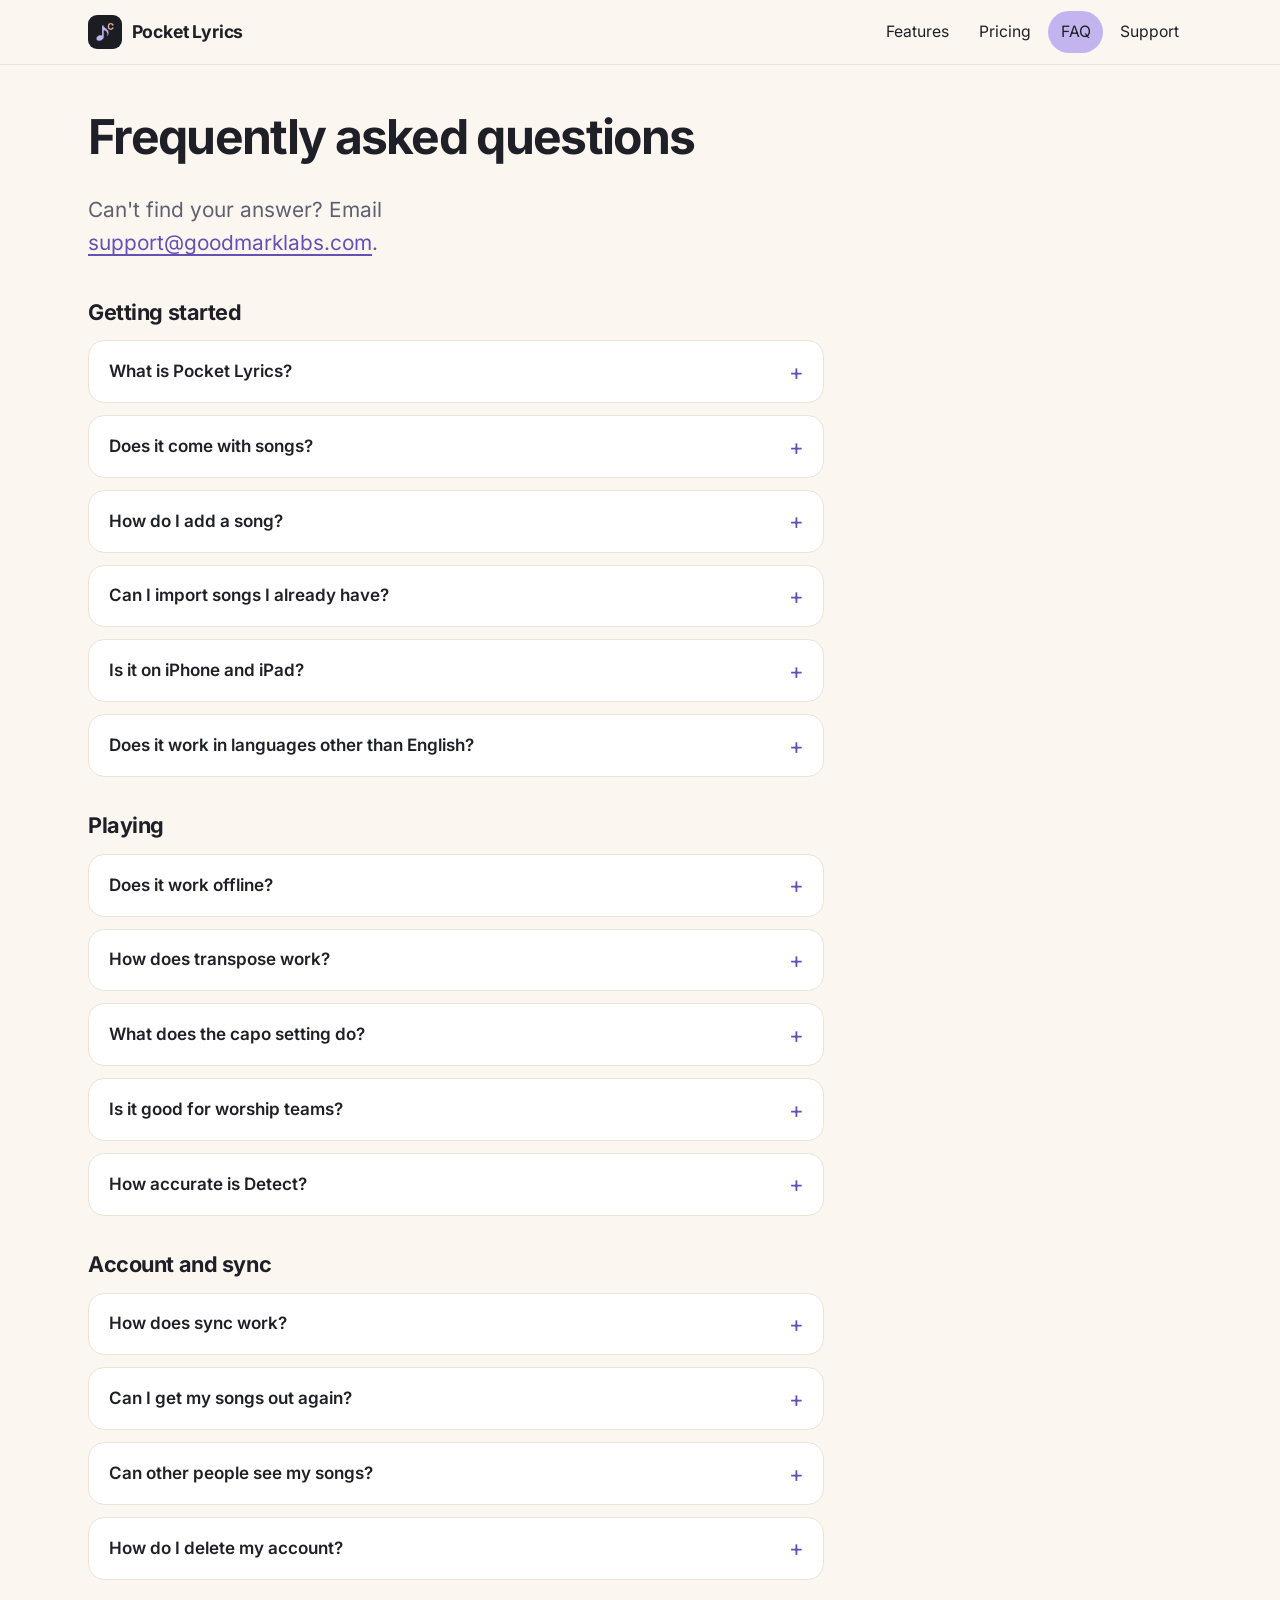
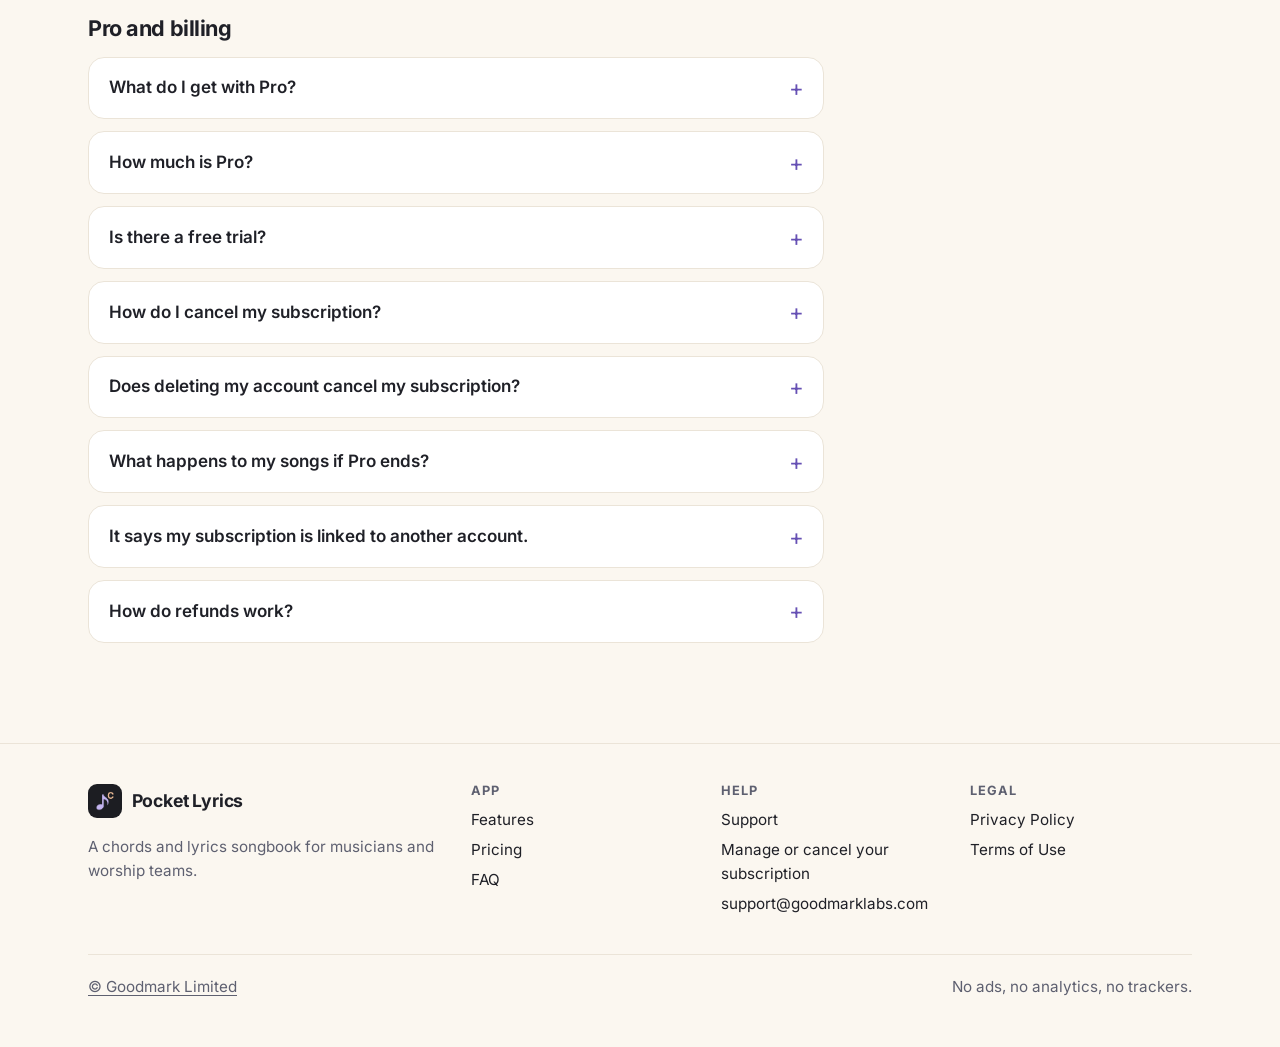
==== faq/index.html @ 9a87e642 "Share image leads with detecting the key of a song New og-key.png (1200x630): "Know the key of any s" ====
<!doctype html>
<html lang="en-NZ">
<head>
  <meta charset="utf-8">
  <meta name="viewport" content="width=device-width, initial-scale=1">
  <title>FAQ – chords and lyrics app questions | Pocket Lyrics</title>
  <meta name="description" content="Answers about Pocket Lyrics: adding and importing songs, transpose chords and capo, set lists for worship teams, offline use, sync, Pro pricing, the free trial and cancelling.">
  <link rel="canonical" href="https://pocketlyrics.app/faq/">
  <meta name="color-scheme" content="light dark">
  <meta name="theme-color" content="#FBF7F0" media="(prefers-color-scheme: light)">
  <meta name="theme-color" content="#1B1916" media="(prefers-color-scheme: dark)">
  <meta property="og:type" content="website">
  <meta property="og:site_name" content="Pocket Lyrics">
  <meta property="og:title" content="FAQ – chords and lyrics app questions | Pocket Lyrics">
  <meta property="og:description" content="Answers about Pocket Lyrics: adding and importing songs, transpose chords and capo, set lists for worship teams, offline use, sync, Pro pricing, the free trial and cancelling.">
  <meta property="og:url" content="https://pocketlyrics.app/faq/">
  <meta property="og:image" content="https://pocketlyrics.app/assets/og-key.png">
  <meta property="og:image:width" content="1200">
  <meta property="og:image:height" content="630">
  <meta property="og:image:alt" content="Pocket Lyrics: Know the key of any song. The Detect screen showing Key of E♭m, in front of the Amazing Grace song screen.">
  <meta name="apple-itunes-app" content="app-id=6832144730">
  <meta name="twitter:card" content="summary_large_image">
  <meta name="twitter:title" content="FAQ – chords and lyrics app questions | Pocket Lyrics">
  <meta name="twitter:description" content="Answers about Pocket Lyrics: adding and importing songs, transpose chords and capo, set lists for worship teams, offline use, sync, Pro pricing, the free trial and cancelling.">
  <meta name="twitter:image" content="https://pocketlyrics.app/assets/og-key.png">
  <meta name="twitter:image:alt" content="Pocket Lyrics: Know the key of any song. The Detect screen showing Key of E♭m, in front of the Amazing Grace song screen.">
  <link rel="icon" href="/favicon.ico" sizes="48x48">
  <link rel="icon" href="/assets/icons/icon-192.png" type="image/png" sizes="192x192">
  <link rel="apple-touch-icon" href="/assets/icons/icon-180.png">
  <link rel="manifest" href="/manifest.webmanifest">
  <link rel="preload" href="/assets/fonts/Inter-400Regular.woff2" as="font" type="font/woff2" crossorigin>
  <link rel="preload" href="/assets/fonts/Inter-700Bold.woff2" as="font" type="font/woff2" crossorigin>
  <link rel="stylesheet" href="/assets/site.css?v=20261124c">
  <script type="application/ld+json">{"@context":"https://schema.org","@type":"FAQPage","mainEntity":[{"@type":"Question","name":"What is Pocket Lyrics?","acceptedAnswer":{"@type":"Answer","text":"A chords and lyrics songbook for your phone and tablet. You add the songs you play, with the chords above the words, and read them on stage. It also has set lists, transpose and capo, auto-scroll, chord detection, a chords library and a tuner."}},{"@type":"Question","name":"Does it come with songs?","acceptedAnswer":{"@type":"Answer","text":"No. Pocket Lyrics never downloads lyrics or chords from the internet. You type or paste in your own songs, or import files you already have."}},{"@type":"Question","name":"How do I add a song?","acceptedAnswer":{"@type":"Answer","text":"Tap + on the Songs tab, then type or paste your song with each chord line directly above its lyric line, like a chord sheet. Pocket Lyrics keeps the chords lined up with the words."}},{"@type":"Question","name":"Can I import songs I already have?","acceptedAnswer":{"@type":"Answer","text":"Yes. Pocket Lyrics imports ChordPro (.cho) files and plain text files with chords written above the lyrics. Go to Settings > Import & export."}},{"@type":"Question","name":"Is it on iPhone and iPad?","acceptedAnswer":{"@type":"Answer","text":"Yes. Pocket Lyrics is on the App Store for iPhone and iPad, and on Google Play for Android."}},{"@type":"Question","name":"Does it work in languages other than English?","acceptedAnswer":{"@type":"Answer","text":"Yes. Songs can be in any language and script, and chords are placed so they never split a character."}},{"@type":"Question","name":"Does it work offline?","acceptedAnswer":{"@type":"Answer","text":"Yes. Each device keeps a copy of your songbook, so you can open songs, read charts and edit with no connection. Anything you change is synced when you are back online. The tuner and chord detection also run entirely on the device."}},{"@type":"Question","name":"How does transpose work?","acceptedAnswer":{"@type":"Answer","text":"Use − and + on the reading screen to move the song to a new key. It only changes what you see, so the original stays safe. Tap Save in this key if you want to keep the new key."}},{"@type":"Question","name":"What does the capo setting do?","acceptedAnswer":{"@type":"Answer","text":"Set a capo and the chords show the shapes to hold, while the song still sounds in its key. Suggest capo finds the easiest open-chord shapes for the song."}},{"@type":"Question","name":"Is it good for worship teams?","acceptedAnswer":{"@type":"Answer","text":"Yes. Build a set list for each service in playing order, choose a key for each song without changing the song itself, and share the set as a PDF (Pro) or ChordPro file with the band."}},{"@type":"Question","name":"How accurate is Detect?","acceptedAnswer":{"@type":"Answer","text":"Detect is a helpful starting point, not a replacement for your ears. It works best when the instruments are easy to hear and can be wrong with busy music or in a noisy room. Sound is processed on your phone and never recorded or uploaded."}},{"@type":"Question","name":"How does sync work?","acceptedAnswer":{"@type":"Answer","text":"Your songs and sets are saved to your account, so signing in on another phone or tablet brings them across. Changes you make on one device appear on the others when they next connect."}},{"@type":"Question","name":"Can I get my songs out again?","acceptedAnswer":{"@type":"Answer","text":"At any time. Settings > Import & export > Export all songs gives you a ChordPro file containing your whole library, which you can open in any text editor or import into another app."}},{"@type":"Question","name":"Can other people see my songs?","acceptedAnswer":{"@type":"Answer","text":"No. Your songs and sets are private to your account. There are no ads, analytics or trackers. The Privacy Policy has the full picture."}},{"@type":"Question","name":"How do I delete my account?","acceptedAnswer":{"@type":"Answer","text":"In the app: Settings > Delete account. This permanently removes your account, songs and sets. If you cannot open the app, email support@goodmarklabs.com from your account’s email address. Full instructions are on the delete account page."}},{"@type":"Question","name":"What do I get with Pro?","acceptedAnswer":{"@type":"Answer","text":"Unlimited songs, Detect, chord charts (the Chords library and chord diagrams in your songs) and PDF export. Everything else, including set lists, transpose, capo, auto-scroll and the tuner, is free. See Pricing."}},{"@type":"Question","name":"How much is Pro?","acceptedAnswer":{"@type":"Answer","text":"US$2.99 a month or US$19.99 a year, with a 3-day free trial for new subscribers. Prices may vary by country and are shown in your local currency in the App Store and Google Play."}},{"@type":"Question","name":"Is there a free trial?","acceptedAnswer":{"@type":"Answer","text":"Yes. New subscribers get a 3-day free trial. If you don’t cancel before it ends, the subscription starts and the store charges you. The store decides who qualifies, normally once per store account."}},{"@type":"Question","name":"How do I cancel my subscription?","acceptedAnswer":{"@type":"Answer","text":"In Google Play or your Apple ID settings, or from the app at Settings > Manage subscription. Cancelling stops future charges, and Pro stays until the end of the period you’ve paid for. Step-by-step: Manage or cancel your subscription."}},{"@type":"Question","name":"Does deleting my account cancel my subscription?","acceptedAnswer":{"@type":"Answer","text":"No. The subscription belongs to your App Store or Google Play account, so cancel it there first, or you will keep being charged."}},{"@type":"Question","name":"What happens to my songs if Pro ends?","acceptedAnswer":{"@type":"Answer","text":"Nothing is deleted or hidden. You can still read, play and export every song. While you have more than 10 songs you can’t add new ones, and the Pro tools lock until you subscribe again."}},{"@type":"Question","name":"It says my subscription is linked to another account.","acceptedAnswer":{"@type":"Answer","text":"Pro stays with the Pocket Lyrics account you subscribed on. Sign in with that account, or email support@goodmarklabs.com from the account you are using now and we will move it for you."}},{"@type":"Question","name":"How do refunds work?","acceptedAnswer":{"@type":"Answer","text":"Payments go through Google Play or the App Store, so refunds are handled by them under their own policies."}}]}</script>
</head>
<body>
  <a class="skip-link" href="#main">Skip to content</a>
  <header class="site-header">
    <div class="wrap">
      <a class="brand" href="/"><img src="/assets/icons/icon-192.png" alt="" width="34" height="34">Pocket Lyrics</a>
      <nav class="site-nav" aria-label="Main"><ul><li><a href="/features/">Features</a></li><li><a href="/pricing/">Pricing</a></li><li><a href="/faq/" aria-current="page">FAQ</a></li><li><a href="/support/">Support</a></li></ul></nav>
      <details class="menu"><summary aria-label="Menu">Menu</summary><nav aria-label="Main (small screens)"><ul><li><a href="/">Home</a></li><li><a href="/features/">Features</a></li><li><a href="/pricing/">Pricing</a></li><li><a href="/faq/" aria-current="page">FAQ</a></li><li><a href="/support/">Support</a></li></ul></nav></details>
    </div>
  </header>
  <main id="main">
    <div class="page-head">
      <div class="wrap">
        <h1>Frequently asked questions</h1>
        <p class="lede">Can't find your answer? Email <a href="mailto:support@goodmarklabs.com">support@goodmarklabs.com</a>.</p>
      </div>
    </div>
    <section class="section" style="padding-top:1rem" aria-label="Questions">
      <div class="wrap">
        <div class="faq">
          <h2>Getting started</h2>
          <details><summary>What is Pocket Lyrics?</summary><div><p>A chords and lyrics songbook for your phone and tablet. You add the songs you play, with the chords above the words, and read them on stage. It also has set lists, transpose and capo, auto-scroll, chord detection, a chords library and a tuner.</p></div></details>
          <details><summary>Does it come with songs?</summary><div><p>No. Pocket Lyrics never downloads lyrics or chords from the internet. You type or paste in your own songs, or import files you already have.</p></div></details>
          <details><summary>How do I add a song?</summary><div><p>Tap + on the Songs tab, then type or paste your song with each chord line directly above its lyric line, like a chord sheet. Pocket Lyrics keeps the chords lined up with the words.</p></div></details>
          <details><summary>Can I import songs I already have?</summary><div><p>Yes. Pocket Lyrics imports ChordPro (.cho) files and plain text files with chords written above the lyrics. Go to Settings &gt; Import &amp; export.</p></div></details>
          <details><summary>Is it on iPhone and iPad?</summary><div><p>Yes. Pocket Lyrics is on the <a href="https://apps.apple.com/app/id6832144730">App Store</a> for iPhone and iPad, and on <a href="https://play.google.com/store/apps/details?id=com.goodmark.pocketlyrics">Google Play</a> for Android.</p></div></details>
          <details><summary>Does it work in languages other than English?</summary><div><p>Yes. Songs can be in any language and script, and chords are placed so they never split a character.</p></div></details>
          <h2>Playing</h2>
          <details><summary>Does it work offline?</summary><div><p>Yes. Each device keeps a copy of your songbook, so you can open songs, read charts and edit with no connection. Anything you change is synced when you are back online. The tuner and chord detection also run entirely on the device.</p></div></details>
          <details><summary>How does transpose work?</summary><div><p>Use − and + on the reading screen to move the song to a new key. It only changes what you see, so the original stays safe. Tap <em>Save in this key</em> if you want to keep the new key.</p></div></details>
          <details><summary>What does the capo setting do?</summary><div><p>Set a capo and the chords show the shapes to hold, while the song still sounds in its key. <em>Suggest capo</em> finds the easiest open-chord shapes for the song.</p></div></details>
          <details><summary>Is it good for worship teams?</summary><div><p>Yes. Build a set list for each service in playing order, choose a key for each song without changing the song itself, and share the set as a PDF (Pro) or ChordPro file with the band.</p></div></details>
          <details><summary>How accurate is Detect?</summary><div><p>Detect is a helpful starting point, not a replacement for your ears. It works best when the instruments are easy to hear and can be wrong with busy music or in a noisy room. Sound is processed on your phone and never recorded or uploaded.</p></div></details>
          <h2>Account and sync</h2>
          <details><summary>How does sync work?</summary><div><p>Your songs and sets are saved to your account, so signing in on another phone or tablet brings them across. Changes you make on one device appear on the others when they next connect.</p></div></details>
          <details><summary>Can I get my songs out again?</summary><div><p>At any time. Settings &gt; Import &amp; export &gt; Export all songs gives you a ChordPro file containing your whole library, which you can open in any text editor or import into another app.</p></div></details>
          <details><summary>Can other people see my songs?</summary><div><p>No. Your songs and sets are private to your account. There are no ads, analytics or trackers. The <a href="/privacy/">Privacy Policy</a> has the full picture.</p></div></details>
          <details><summary>How do I delete my account?</summary><div><p>In the app: Settings &gt; Delete account. This permanently removes your account, songs and sets. If you cannot open the app, email <a href="mailto:support@goodmarklabs.com">support@goodmarklabs.com</a> from your account’s email address. Full instructions are on the <a href="https://goodmarklabs.com/pocket-lyrics/delete-account/">delete account page</a>.</p></div></details>
          <h2>Pro and billing</h2>
          <details><summary>What do I get with Pro?</summary><div><p>Unlimited songs, Detect, chord charts (the Chords library and chord diagrams in your songs) and PDF export. Everything else, including set lists, transpose, capo, auto-scroll and the tuner, is free. See <a href="/pricing/">Pricing</a>.</p></div></details>
          <details><summary>How much is Pro?</summary><div><p>US$2.99 a month or US$19.99 a year, with a 3-day free trial for new subscribers. Prices may vary by country and are shown in your local currency in the App Store and Google Play.</p></div></details>
          <details><summary>Is there a free trial?</summary><div><p>Yes. New subscribers get a 3-day free trial. If you don’t cancel before it ends, the subscription starts and the store charges you. The store decides who qualifies, normally once per store account.</p></div></details>
          <details><summary>How do I cancel my subscription?</summary><div><p>In Google Play or your Apple ID settings, or from the app at Settings &gt; Manage subscription. Cancelling stops future charges, and Pro stays until the end of the period you’ve paid for. Step-by-step: <a href="/manage-subscription/">Manage or cancel your subscription</a>.</p></div></details>
          <details><summary>Does deleting my account cancel my subscription?</summary><div><p>No. The subscription belongs to your App Store or Google Play account, so cancel it there first, or you will keep being charged.</p></div></details>
          <details><summary>What happens to my songs if Pro ends?</summary><div><p>Nothing is deleted or hidden. You can still read, play and export every song. While you have more than 10 songs you can’t add new ones, and the Pro tools lock until you subscribe again.</p></div></details>
          <details><summary>It says my subscription is linked to another account.</summary><div><p>Pro stays with the Pocket Lyrics account you subscribed on. Sign in with that account, or email <a href="mailto:support@goodmarklabs.com?subject=Pro%20linked%20to%20another%20account">support@goodmarklabs.com</a> from the account you are using now and we will move it for you.</p></div></details>
          <details><summary>How do refunds work?</summary><div><p>Payments go through Google Play or the App Store, so refunds are handled by them under their own policies.</p></div></details>
        </div>
      </div>
    </section>
  </main>
  <footer class="site-footer">
    <div class="wrap">
      <div class="footer-grid">
        <div class="footer-brand">
          <a class="brand" href="/"><img src="/assets/icons/icon-192.png" alt="" width="34" height="34">Pocket Lyrics</a>
          <p>A chords and lyrics songbook for musicians and worship teams.</p>
        </div>
        <div>
          <h2>App</h2>
          <ul>
            <li><a href="/features/">Features</a></li>
            <li><a href="/pricing/">Pricing</a></li>
            <li><a href="/faq/">FAQ</a></li>
          </ul>
        </div>
        <div>
          <h2>Help</h2>
          <ul>
            <li><a href="/support/">Support</a></li>
            <li><a href="/manage-subscription/">Manage or cancel your subscription</a></li>
            <li><a href="mailto:support@goodmarklabs.com">support@goodmarklabs.com</a></li>
          </ul>
        </div>
        <div>
          <h2>Legal</h2>
          <ul>
            <li><a href="/privacy/">Privacy Policy</a></li>
            <li><a href="/terms/">Terms of Use</a></li>
          </ul>
        </div>
      </div>
      <div class="footer-bottom">
        <p><a href="https://goodmarklabs.com">&copy; Goodmark Limited</a></p>
        <p>No ads, no analytics, no trackers.</p>
      </div>
    </div>
  </footer>
</body>
</html>
---- assets/site.css ----
/* Pocket Lyrics website. Colours match the app's light theme (src/theme/palette.ts), with a warm
   dark theme for browsers set to dark. Declaring both schemes (here and in the page's
   color-scheme meta) stops Chrome and Samsung Internet applying their own forced darkening,
   which dims the app screenshots and turns the cream strip above them dark. */
@font-face { font-family: "Inter"; font-weight: 400; font-style: normal; font-display: swap; src: url("/assets/fonts/Inter-400Regular.woff2") format("woff2"); }
@font-face { font-family: "Inter"; font-weight: 600; font-style: normal; font-display: swap; src: url("/assets/fonts/Inter-600SemiBold.woff2") format("woff2"); }
@font-face { font-family: "Inter"; font-weight: 700; font-style: normal; font-display: swap; src: url("/assets/fonts/Inter-700Bold.woff2") format("woff2"); }

:root {
  --bg: #FBF7F0;          /* app background (cream) */
  --raised: #F3EDE3;
  --card: #FFFFFF;
  --border: #EBE4D8;
  --text: #1F2027;
  --muted: #5E6070;
  --accent: #C3B4F0;      /* lavender fill */
  --accent-ink: #6650B4;  /* lavender text on cream */
  --accent-soft: #EEE8FB;
  --chord: #A2561F;       /* the app's chord colour */
  --mint: #93DDBE;
  --peach: #FBC59C;
  --sky: #98CAF2;
  --on-accent: #1F2027;   /* text on lavender, mint and peach fills, in both themes */
  --header-bg: rgba(251, 247, 240, 0.92);
  --accent-hover: #B6A4EC;
  --shadow: rgba(31, 32, 39, 0.12);
  --frame-edge: #3A3D47;
  --cta-bg: #1F2027;
  --cta-text: #F5F1EA;
  --cta-muted: #C9C7D0;
  /* The app screenshots are of the app's light theme, so the strip above them stays cream. */
  --screen: #FBF7F0;
  --radius: 20px;
  --wrap: 72rem;
  --gutter: 1rem;
  color-scheme: light dark;
}
@media (prefers-color-scheme: dark) {
  :root {
    --bg: #1B1916;          /* warm near-black */
    --raised: #24211D;
    --card: #2A2622;
    --border: #3A3530;
    --text: #F5F1EA;
    --muted: #B3ACA2;
    --accent: #C3B4F0;
    --accent-ink: #C9BCF7;  /* lavender text on the dark background */
    --accent-soft: #332C44;
    --chord: #F0A86A;
    --header-bg: rgba(27, 25, 22, 0.92);
    --accent-hover: #D2C6F5;
    --shadow: rgba(0, 0, 0, 0.45);
    --frame-edge: #4A4D57;
    --cta-bg: #2C2638;
    --cta-text: #F5F1EA;
    --cta-muted: #C9C2D6;
  }
}
/* App screenshots and store badges are always shown as they are: never filtered or dimmed. */
.phone img, .store-badge img { filter: none; opacity: 1; mix-blend-mode: normal; }

*, *::before, *::after { box-sizing: border-box; }
html { -webkit-text-size-adjust: 100%; text-size-adjust: 100%; }
body {
  margin: 0;
  background: var(--bg);
  color: var(--text);
  font-family: "Inter", system-ui, -apple-system, "Segoe UI", Roboto, sans-serif;
  font-size: 1.0625rem;
  line-height: 1.6;
  -webkit-font-smoothing: antialiased;
  overflow-x: hidden;
}
img { max-width: 100%; height: auto; display: block; }
a { color: var(--accent-ink); text-underline-offset: 0.18em; }
a:hover { text-decoration-thickness: 2px; }
:focus-visible { outline: 3px solid var(--accent-ink); outline-offset: 3px; border-radius: 6px; }
h1, h2, h3 { line-height: 1.15; letter-spacing: -0.02em; margin: 0 0 0.6em; }
h1 { font-size: clamp(2.1rem, 6.5vw, 3.6rem); font-weight: 700; letter-spacing: -0.035em; }
h2 { font-size: clamp(1.6rem, 4.2vw, 2.35rem); font-weight: 700; }
h3 { font-size: 1.2rem; font-weight: 600; }
p { margin: 0 0 1em; }
.wrap { width: 100%; max-width: var(--wrap); margin: 0 auto; padding: 0 var(--gutter); }
@media (min-width: 40rem) { :root { --gutter: 1.5rem; } }

.skip-link { position: absolute; left: -999px; top: 0.5rem; background: var(--card); padding: 0.5rem 1rem; border-radius: 999px; z-index: 10; }
.skip-link:focus { left: 0.5rem; }

/* Header */
.site-header { position: sticky; top: 0; z-index: 5; background: var(--header-bg); backdrop-filter: saturate(1.4) blur(10px); -webkit-backdrop-filter: saturate(1.4) blur(10px); border-bottom: 1px solid var(--border); }
.site-header .wrap { display: flex; align-items: center; gap: 1rem; min-height: 4rem; }
.brand { display: inline-flex; align-items: center; gap: 0.6rem; font-weight: 700; font-size: 1.1rem; color: var(--text); text-decoration: none; letter-spacing: -0.01em; }
.brand img { width: 34px; height: 34px; border-radius: 9px; }
.site-nav { margin-left: auto; }
.site-nav ul { list-style: none; margin: 0; padding: 0; display: flex; gap: 0.25rem; }
.site-nav a { display: block; padding: 0.5rem 0.8rem; border-radius: 999px; color: var(--text); text-decoration: none; font-weight: 500; font-size: 0.98rem; }
.site-nav a:hover { background: var(--raised); }
.site-nav a[aria-current="page"] { background: var(--accent); color: var(--on-accent); }
.menu { display: none; margin-left: auto; position: relative; }
.menu summary { color: var(--text); list-style: none; cursor: pointer; padding: 0.55rem 0.9rem; border-radius: 999px; background: var(--card); border: 1px solid var(--border); font-weight: 600; font-size: 0.95rem; }
.menu summary::-webkit-details-marker { display: none; }
.menu[open] summary { background: var(--accent); border-color: var(--accent); color: var(--on-accent); }
.menu ul { position: absolute; right: 0; top: calc(100% + 0.5rem); list-style: none; margin: 0; padding: 0.5rem; background: var(--card); border: 1px solid var(--border); border-radius: 18px; box-shadow: 0 12px 40px var(--shadow); min-width: 13rem; }
.menu li a { display: block; padding: 0.7rem 0.9rem; border-radius: 12px; color: var(--text); text-decoration: none; font-weight: 500; }
.menu li a:hover, .menu li a[aria-current="page"] { background: var(--raised); }
@media (max-width: 47.99rem) {
  .site-nav { display: none; }
  .menu { display: block; }
}

/* Buttons and badges */
.btn { display: inline-flex; align-items: center; justify-content: center; gap: 0.5rem; min-height: 3rem; padding: 0.7rem 1.4rem; border-radius: 999px; font-weight: 600; font-size: 1rem; text-decoration: none; border: 1px solid transparent; }
.btn-primary { background: var(--accent); color: var(--on-accent); }
.btn-primary:hover { background: var(--accent-hover); }
.btn-ghost { background: var(--card); color: var(--text); border-color: var(--border); }
.btn-ghost:hover { background: var(--raised); }
.store-row { display: flex; flex-wrap: wrap; align-items: center; gap: 0.75rem; }
.store-badge { display: inline-block; line-height: 0; border-radius: 10px; }
.store-badge img { height: 56px; width: auto; }
/* Apple's badge has no built-in margin; Google's PNG has 41/250 of its height. This makes the visible badges the same height. */
.store-badge img.badge-apple { height: 38px; margin: 9px 0; }
.pill { display: inline-block; padding: 0.15rem 0.6rem; border-radius: 999px; background: var(--accent); color: var(--on-accent); font-size: 0.78rem; font-weight: 700; letter-spacing: 0.02em; vertical-align: 0.15em; }
.pill-free { background: var(--mint); }

/* Phone frame around real app screenshots */
.phone { position: relative; width: 100%; max-width: 300px; margin: 0 auto; padding: 9px; border-radius: 46px; background: #1F2027; box-shadow: 0 1px 0 1px var(--frame-edge) inset, 0 30px 60px -20px rgba(31, 32, 39, 0.35), 0 12px 24px -12px rgba(31, 32, 39, 0.25); }
.phone::before { content: ""; position: absolute; top: calc(9px + 2.6%); left: 50%; width: 28%; height: 0; padding-top: 7.2%; transform: translateX(-50%); border-radius: 999px; background: #1F2027; z-index: 1; }
/* The screenshots have no status bar, so a cream strip above each one holds the camera notch. */
.phone picture { display: block; border-radius: 37px; overflow: hidden; background: var(--screen); padding-top: 12%; }
.phone img { width: 100%; height: auto; } /* shape comes from each image's width and height */
.phone-sm { max-width: 240px; padding: 7px; border-radius: 38px; }
.phone-sm::before { top: calc(7px + 2.6%); }
.phone-sm picture { border-radius: 31px; }

/* Hero */
.hero h1 span { color: var(--accent-ink); }
.lede { font-size: clamp(1.1rem, 2.6vw, 1.3rem); color: var(--muted); max-width: 36rem; }
.hero-note { color: var(--muted); font-size: 0.95rem; margin: 0; }
.hero-grid { display: grid; }
.hero-head { grid-area: head; }
.hero .lede { grid-area: lede; }
.hero-badges { grid-area: badges; }
.hero-note { grid-area: note; }
.hero-phones { grid-area: phones; }

/* Phones and tablets: the app on the first screen. Headline, then the song phone with the
   Detect phone peeking out behind it, then the store badges; the paragraph follows below.
   --pw (the song phone's width) shrinks on short screens so all of that fits in one view. */
@media (max-width: 55.99rem) {
  .hero { padding: 1rem 0 2.75rem; overflow: hidden; }
  .hero-grid { grid-template-areas: "head" "phones" "badges" "lede" "note"; }
  .hero .eyebrow { margin-bottom: 0.35rem; }
  .hero h1 { font-size: clamp(1.65rem, 7.5vw, 2.2rem); letter-spacing: -0.03em; margin-bottom: 0; }
  /* Two phones side by side, each about 46% of the screen width, overlapping a little:
     song on the left, Detect on the right, lower and tilted. Sized by width only, so headline,
     phones and the Google Play badge fit in about 390 x 700 (Safari with its bars showing). */
  .hero-phones { --pw: min(46vw, 250px); --overlap: calc(var(--pw) * 0.07);
    display: flex; justify-content: center; align-items: flex-start; margin: 0.9rem 0 1rem; }
  .hero-phones .phone { width: var(--pw); max-width: none; margin: 0; flex: none; padding: 6px; border-radius: 30px; }
  .hero-phones .phone::before { top: calc(6px + 2.6%); }
  .hero-phones .phone picture { border-radius: 24px; }
  .hero-phones .phone:first-child { position: relative; z-index: 1; }
  .hero-phones .phone + .phone { position: relative; z-index: 0; margin-left: calc(var(--overlap) * -1); margin-top: calc(var(--pw) * 0.13); transform: rotate(4deg); }
  .hero .store-row { margin: 0; flex-wrap: nowrap; gap: 0.75rem; }
  /* Google's badge artwork has a clear margin of 41/250 of its height; pull it left so the
     visible badge lines up with the text, and size the pill to the visible badge (38 px). */
  .hero .store-badge { flex: none; }
  .hero .store-badge img { margin: 0 -9px; max-width: none; } /* never squeeze the official artwork */
  .hero .store-badge img.badge-apple { margin: 9px 0; } /* Apple's badge has no built-in margin (for the App Store switch) */
  .hero .lede { font-size: 1.05rem; margin: 1.5rem 0 0.75rem; }
}
@media (min-width: 56rem) {
  .hero { padding: 4rem 0 4.5rem; }
  /* Text in the left column, centred against the phones on the right. */
  .hero-grid { grid-template-columns: 1.05fr 1fr; column-gap: 3rem; align-items: center;
    grid-template-rows: 1fr auto auto auto auto 1fr;
    grid-template-areas: ". phones" "head phones" "lede phones" "badges phones" "note phones" ". phones"; }
  .hero .lede { margin-bottom: 0; } /* grid margins don't collapse; the badges' 1.75rem top margin already spaces them */
  .hero .store-row { margin: 1.75rem 0 1rem; }
  .hero-phones { display: flex; justify-content: center; align-items: flex-end; gap: 0; }
  .hero-phones .phone { max-width: 270px; }
  .hero-phones .phone + .phone { display: block; max-width: 230px; margin-left: -40px; margin-bottom: 40px; transform: rotate(4deg); z-index: 0; }
  .hero-phones .phone:first-child { z-index: 1; transform: rotate(-3deg); }
}

/* Sections */
.section { padding: 3.5rem 0; }
.section-alt { background: var(--raised); }
.section-detect { padding-top: 0; }
.section-detect .showcase { padding-top: 0; }
.section-head { max-width: 42rem; margin-bottom: 2rem; }
.section-head p { color: var(--muted); font-size: 1.1rem; }
.eyebrow { display: inline-block; font-size: 0.8rem; font-weight: 700; letter-spacing: 0.08em; text-transform: uppercase; color: var(--accent-ink); margin-bottom: 0.6rem; }

.grid-cards { list-style: none; margin: 0; padding: 0; display: grid; gap: 1rem; grid-template-columns: 1fr; }
@media (min-width: 36rem) { .grid-cards { grid-template-columns: repeat(2, 1fr); } }
@media (min-width: 60rem) { .grid-cards { grid-template-columns: repeat(3, 1fr); } }
.card { background: var(--card); border: 1px solid var(--border); border-radius: var(--radius); padding: 1.4rem; }
.card h3 { margin-bottom: 0.35rem; display: flex; align-items: center; gap: 0.5rem; flex-wrap: wrap; }
.card p { color: var(--muted); margin: 0; font-size: 1rem; }
.card a.more { display: inline-block; margin-top: 0.8rem; font-weight: 600; font-size: 0.95rem; }
.icon { width: 44px; height: 44px; border-radius: 14px; display: grid; place-items: center; margin-bottom: 0.9rem; background: var(--accent-soft); color: var(--accent-ink); }
.icon svg { width: 24px; height: 24px; }

/* Showcase rows (image + text) */
.showcase { display: grid; gap: 2rem; align-items: center; padding: 2.5rem 0; }
.showcase + .showcase { border-top: 1px solid var(--border); }
.showcase .text { max-width: 34rem; }
.showcase .text p { color: var(--muted); }
.showcase ul.ticks { list-style: none; padding: 0; margin: 1rem 0 0; }
.showcase ul.ticks li { position: relative; padding-left: 1.8rem; margin-bottom: 0.55rem; }
.showcase ul.ticks li::before { content: ""; position: absolute; left: 0; top: 0.35em; width: 1.05rem; height: 1.05rem; border-radius: 999px; background: var(--accent) url("data:image/svg+xml,%3Csvg xmlns='http://www.w3.org/2000/svg' viewBox='0 0 16 16'%3E%3Cpath d='M4.5 8.2l2.3 2.3 4.7-5' fill='none' stroke='%231F2027' stroke-width='2' stroke-linecap='round' stroke-linejoin='round'/%3E%3C/svg%3E") center / 100% no-repeat; }
.showcase .shots { display: flex; justify-content: center; gap: 1rem; }
.showcase .shots .phone { max-width: 260px; }
.showcase .shots .phone + .phone { display: none; }
@media (min-width: 52rem) {
  .showcase { grid-template-columns: 1fr 1fr; gap: 4rem; padding: 3.5rem 0; }
  .showcase.flip .shots { order: -1; }
  .showcase .shots .phone + .phone { display: block; }
  .showcase .shots .phone { max-width: 250px; }
}

/* Chord-over-lyric sample, typeset the way the app lays it out */
.chordline { font-weight: 700; color: var(--chord); }

/* Pricing */
.plans { display: grid; gap: 1.25rem; grid-template-columns: 1fr; max-width: 60rem; }
@media (min-width: 48rem) { .plans { grid-template-columns: 1fr 1fr; } }
.plan { background: var(--card); border: 1px solid var(--border); border-radius: 24px; padding: 1.75rem; display: flex; flex-direction: column; }
.plan-pro { border: 2px solid var(--accent); box-shadow: 0 20px 50px -30px rgba(102, 80, 180, 0.45); }
.plan h2 { font-size: 1.5rem; margin-bottom: 0.25rem; display: flex; align-items: center; gap: 0.6rem; }
.price { font-size: 2.4rem; font-weight: 700; letter-spacing: -0.03em; line-height: 1.1; margin: 0.75rem 0 0.25rem; }
.price small { font-size: 1rem; font-weight: 500; color: var(--muted); letter-spacing: 0; }
.price-alt { color: var(--muted); margin-bottom: 1.25rem; }
.plan ul { list-style: none; padding: 0; margin: 0 0 1.5rem; }
.plan li { position: relative; padding: 0.45rem 0 0.45rem 1.8rem; border-top: 1px solid var(--border); }
.plan li:first-child { border-top: 0; }
.plan li::before { content: ""; position: absolute; left: 0; top: 0.8em; width: 1.05rem; height: 1.05rem; border-radius: 999px; background: var(--mint) url("data:image/svg+xml,%3Csvg xmlns='http://www.w3.org/2000/svg' viewBox='0 0 16 16'%3E%3Cpath d='M4.5 8.2l2.3 2.3 4.7-5' fill='none' stroke='%231F2027' stroke-width='2' stroke-linecap='round' stroke-linejoin='round'/%3E%3C/svg%3E") center / 100% no-repeat; }
.plan-pro li::before { background-color: var(--accent); }
.plan .fine { color: var(--muted); font-size: 0.92rem; margin-top: auto; }
.trial { display: inline-block; color: var(--on-accent); background: var(--peach); border-radius: 999px; padding: 0.2rem 0.75rem; font-weight: 600; font-size: 0.9rem; }

/* FAQ */
.faq { max-width: 46rem; }
.faq details { background: var(--card); border: 1px solid var(--border); border-radius: 16px; margin-bottom: 0.75rem; }
.faq summary { cursor: pointer; list-style: none; padding: 1.05rem 3rem 1.05rem 1.25rem; font-weight: 600; position: relative; }
.faq summary::-webkit-details-marker { display: none; }
.faq summary::after { content: "+"; position: absolute; right: 1.2rem; top: 50%; transform: translateY(-50%); font-size: 1.4rem; font-weight: 500; color: var(--accent-ink); }
.faq details[open] summary::after { content: "\2212"; }
.faq details > div { padding: 0 1.25rem 1.1rem; color: var(--muted); }
.faq details > div p:last-child { margin-bottom: 0; }
.faq h2 { font-size: 1.35rem; margin: 2.25rem 0 1rem; }
.faq h2:first-child { margin-top: 0; }

/* Plain pages (support, legal, manage) */
.page-head { padding: 2.75rem 0 1.5rem; }
.page-head h1 { font-size: clamp(2rem, 5.5vw, 3rem); }
.page-head .lede { margin-bottom: 0; }
.effective { color: var(--muted); font-size: 0.95rem; margin: 0; }
.doc-layout { display: grid; gap: 2rem; padding-bottom: 4rem; }
@media (min-width: 60rem) { .doc-layout { grid-template-columns: 15rem minmax(0, 46rem); gap: 3.5rem; } .toc { position: sticky; top: 5.5rem; align-self: start; } }
.toc { background: var(--card); border: 1px solid var(--border); border-radius: 18px; padding: 1.1rem 1.25rem; font-size: 0.95rem; }
.toc h2 { font-size: 0.8rem; text-transform: uppercase; letter-spacing: 0.08em; color: var(--muted); margin: 0 0 0.5rem; }
.toc ol { margin: 0; padding-left: 1.2rem; }
.toc li { margin: 0.25rem 0; }
.toc a { color: var(--text); text-decoration: none; }
.toc a:hover { color: var(--accent-ink); text-decoration: underline; }
.doc { max-width: 46rem; min-width: 0; overflow-wrap: break-word; }
.doc h2 { font-size: 1.45rem; margin: 2.4rem 0 0.8rem; scroll-margin-top: 5.5rem; }
.doc h3 { font-size: 1.1rem; margin: 1.6rem 0 0.5rem; }
.doc ul, .doc ol { padding-left: 1.3rem; }
.doc li { margin-bottom: 0.4rem; }
.summary { background: var(--accent-soft); border-radius: 18px; padding: 1.1rem 1.3rem; margin: 1.5rem 0; }
.summary p:last-child { margin-bottom: 0; }
.contact-block { background: var(--card); border: 1px solid var(--border); border-radius: 16px; padding: 1rem 1.25rem; }

.steps { display: grid; gap: 1.25rem; grid-template-columns: 1fr; margin: 1.5rem 0 2rem; }
@media (min-width: 48rem) { .steps { grid-template-columns: 1fr 1fr; } }
.steps .card h2 { font-size: 1.3rem; margin: 0 0 0.75rem; display: flex; align-items: center; gap: 0.6rem; }
.steps .card h2 svg { width: 26px; height: 26px; }
.steps ol { margin: 0 0 1rem; padding-left: 1.3rem; }
.steps li { margin-bottom: 0.5rem; color: var(--text); }
.steps .card p { color: var(--muted); font-size: 0.97rem; }
.note { border-left: 4px solid var(--peach); background: var(--card); border-radius: 0 14px 14px 0; padding: 0.9rem 1.1rem; margin: 1.25rem 0; }
.note p:last-child { margin: 0; }

/* Call to action band */
.cta { background: var(--cta-bg); color: var(--cta-text); border-radius: 28px; padding: 2.25rem 1.5rem; display: grid; gap: 1.5rem; align-items: center; }
.cta h2 { color: var(--cta-text); margin-bottom: 0.4rem; }
.cta p { color: var(--cta-muted); margin: 0; }
@media (min-width: 52rem) { .cta { grid-template-columns: 1.3fr auto; padding: 2.75rem 3rem; } }

/* Footer */
.site-footer { border-top: 1px solid var(--border); padding: 2.5rem 0 2rem; margin-top: 2rem; font-size: 0.95rem; }
.footer-grid { display: grid; gap: 1.75rem; grid-template-columns: 1fr 1fr; }
@media (min-width: 48rem) { .footer-grid { grid-template-columns: 1.6fr 1fr 1fr 1fr; } }
.footer-brand { grid-column: 1 / -1; }
@media (min-width: 48rem) { .footer-brand { grid-column: auto; } }
.footer-brand p { color: var(--muted); margin-top: 0.6rem; max-width: 22rem; }
.site-footer h2 { font-size: 0.8rem; text-transform: uppercase; letter-spacing: 0.08em; color: var(--muted); margin: 0 0 0.6rem; }
.site-footer ul { list-style: none; margin: 0; padding: 0; }
.site-footer li { margin: 0.35rem 0; }
.site-footer li a { color: var(--text); text-decoration: none; }
.site-footer li a:hover { color: var(--accent-ink); text-decoration: underline; }
.footer-bottom { display: flex; flex-wrap: wrap; gap: 0.5rem 1.5rem; justify-content: space-between; border-top: 1px solid var(--border); margin-top: 2rem; padding-top: 1.25rem; color: var(--muted); }
.footer-bottom a { color: var(--muted); }

@media (prefers-reduced-motion: no-preference) { html { scroll-behavior: smooth; } }

.steps a, .doc a { overflow-wrap: anywhere; }
.price-note { color: var(--muted); font-size: 0.95rem; margin: 1.25rem 0 0; max-width: 60rem; }
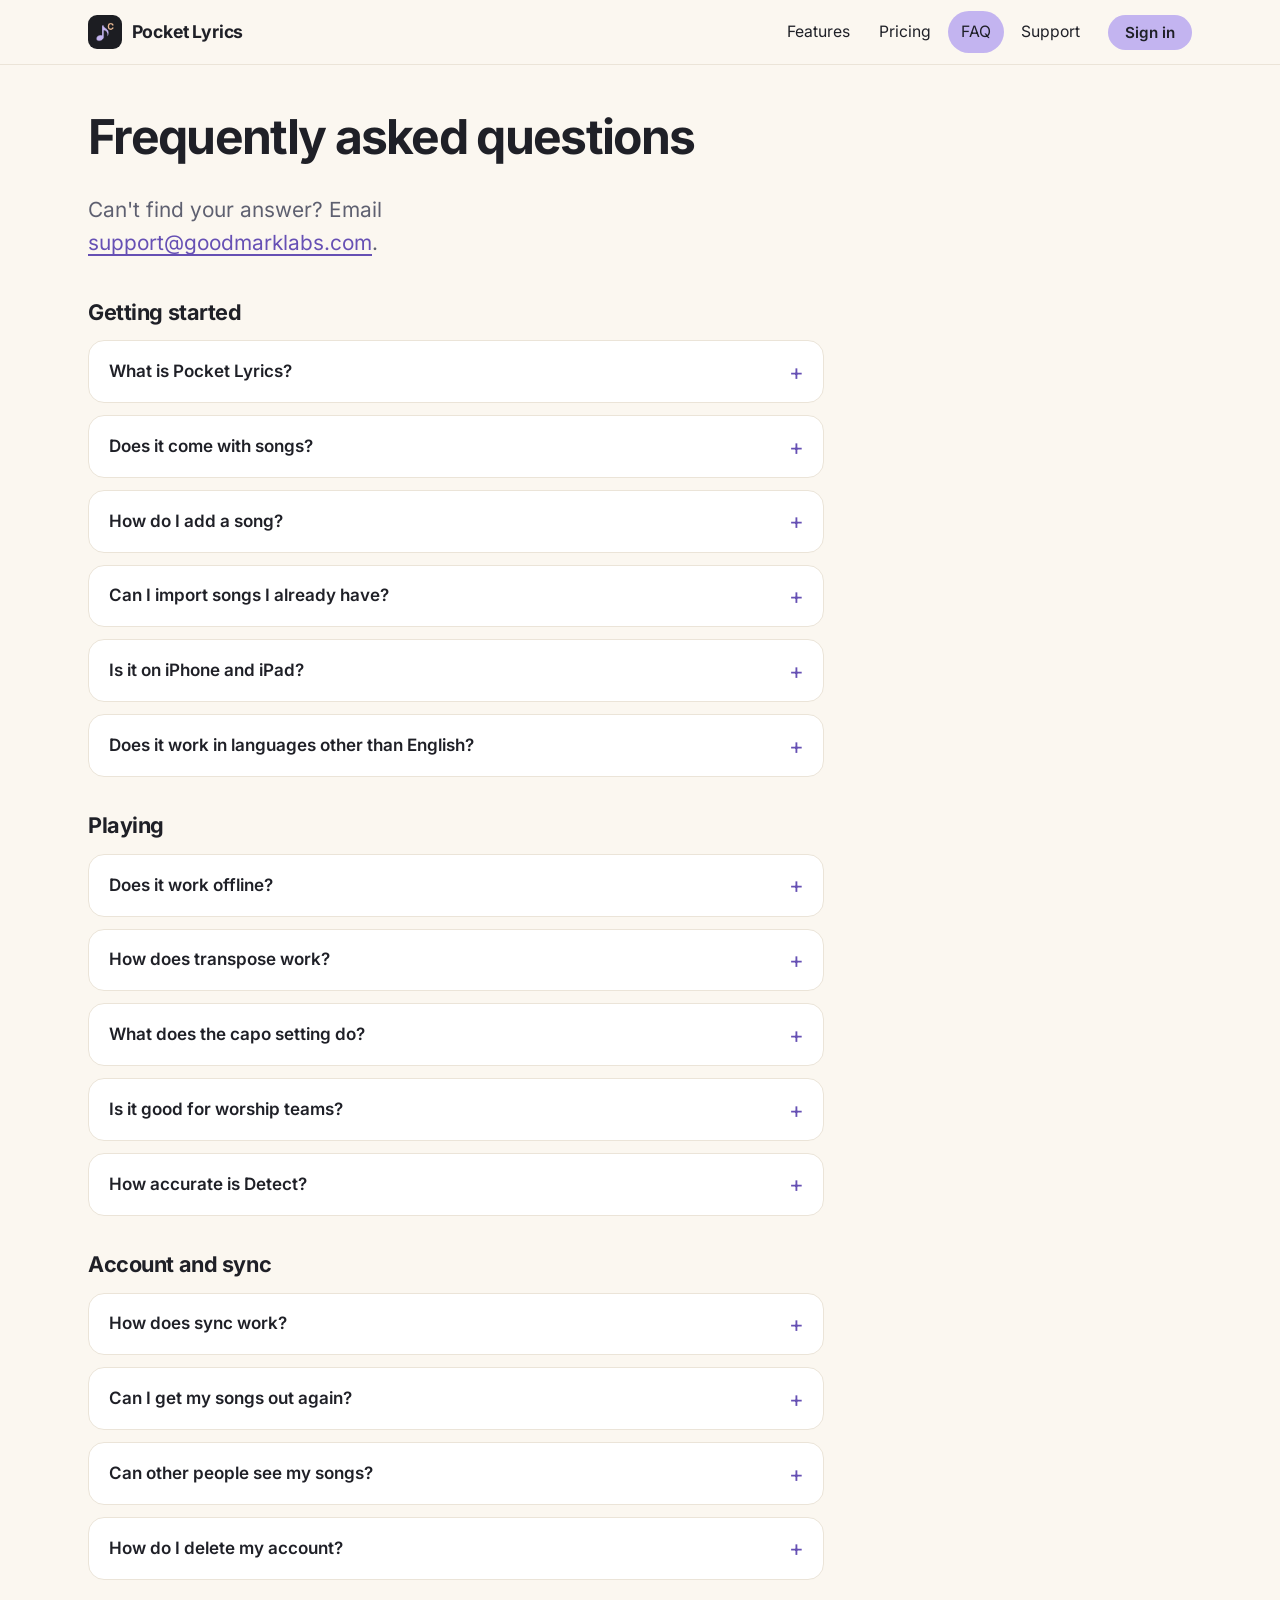
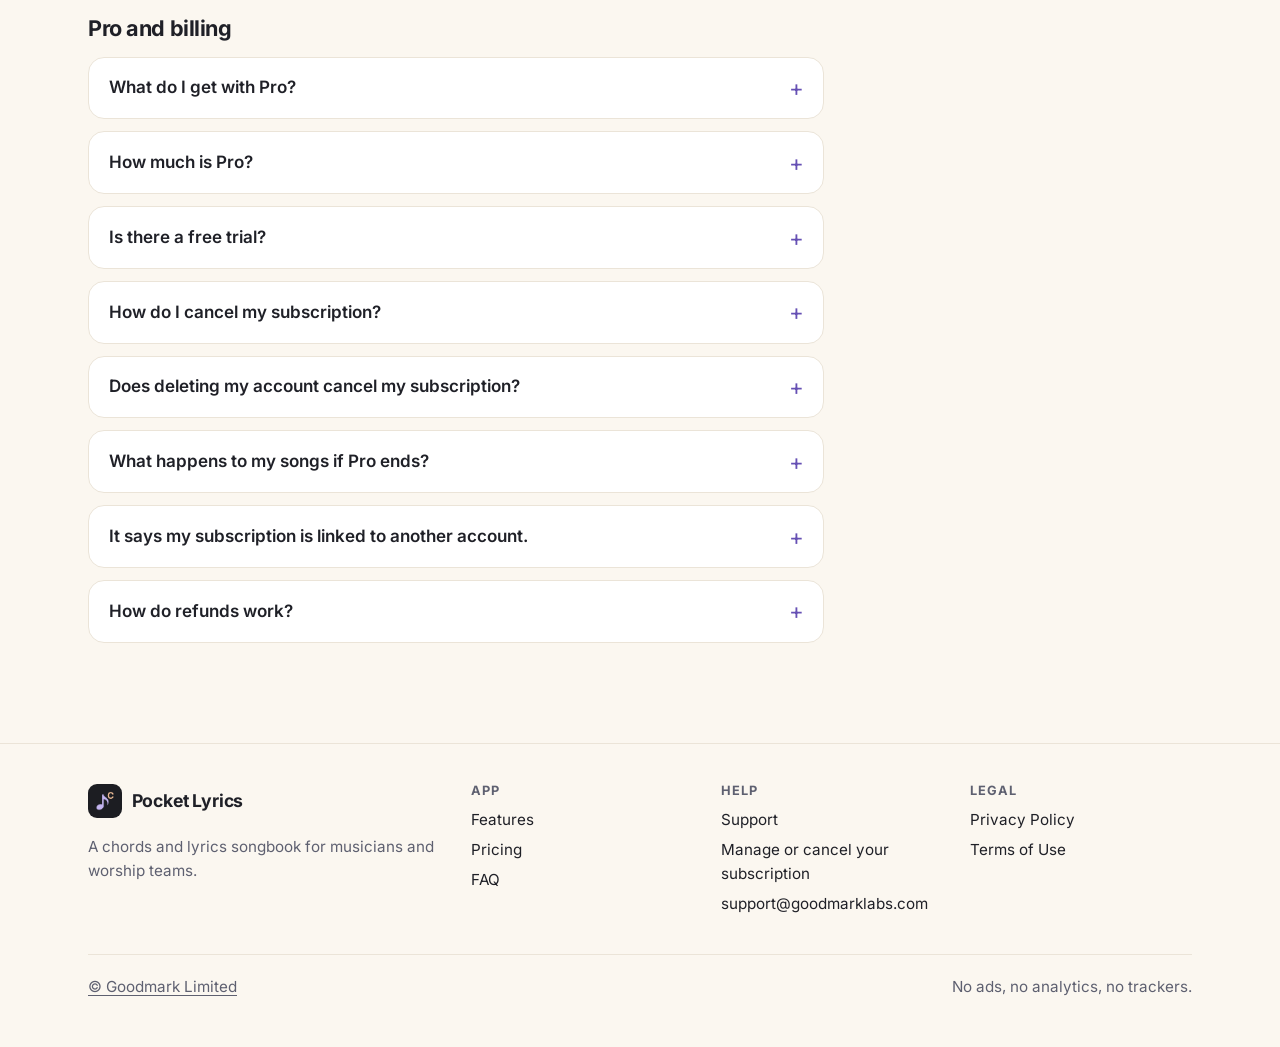
==== commit fcbed7ce: "Sign in button to the web app in the header; browser link under the store badges - Lavender "Sign in" ====
--- a/faq/index.html
+++ b/faq/index.html
@@ -17,20 +17,20 @@
   <meta property="og:image" content="https://pocketlyrics.app/assets/og-key.png">
   <meta property="og:image:width" content="1200">
   <meta property="og:image:height" content="630">
-  <meta property="og:image:alt" content="Pocket Lyrics: Know the key of any song. The Detect screen showing Key of E♭m, in front of the Amazing Grace song screen.">
+  <meta property="og:image:alt" content="Pocket Lyrics: Know the key of any song. The Amazing Grace song screen in front of the Detect screen showing Key of E♭m.">
   <meta name="apple-itunes-app" content="app-id=6832144730">
   <meta name="twitter:card" content="summary_large_image">
   <meta name="twitter:title" content="FAQ – chords and lyrics app questions | Pocket Lyrics">
   <meta name="twitter:description" content="Answers about Pocket Lyrics: adding and importing songs, transpose chords and capo, set lists for worship teams, offline use, sync, Pro pricing, the free trial and cancelling.">
   <meta name="twitter:image" content="https://pocketlyrics.app/assets/og-key.png">
-  <meta name="twitter:image:alt" content="Pocket Lyrics: Know the key of any song. The Detect screen showing Key of E♭m, in front of the Amazing Grace song screen.">
+  <meta name="twitter:image:alt" content="Pocket Lyrics: Know the key of any song. The Amazing Grace song screen in front of the Detect screen showing Key of E♭m.">
   <link rel="icon" href="/favicon.ico" sizes="48x48">
   <link rel="icon" href="/assets/icons/icon-192.png" type="image/png" sizes="192x192">
   <link rel="apple-touch-icon" href="/assets/icons/icon-180.png">
   <link rel="manifest" href="/manifest.webmanifest">
   <link rel="preload" href="/assets/fonts/Inter-400Regular.woff2" as="font" type="font/woff2" crossorigin>
   <link rel="preload" href="/assets/fonts/Inter-700Bold.woff2" as="font" type="font/woff2" crossorigin>
-  <link rel="stylesheet" href="/assets/site.css?v=20261124c">
+  <link rel="stylesheet" href="/assets/site.css?v=20261122">
   <script type="application/ld+json">{"@context":"https://schema.org","@type":"FAQPage","mainEntity":[{"@type":"Question","name":"What is Pocket Lyrics?","acceptedAnswer":{"@type":"Answer","text":"A chords and lyrics songbook for your phone and tablet. You add the songs you play, with the chords above the words, and read them on stage. It also has set lists, transpose and capo, auto-scroll, chord detection, a chords library and a tuner."}},{"@type":"Question","name":"Does it come with songs?","acceptedAnswer":{"@type":"Answer","text":"No. Pocket Lyrics never downloads lyrics or chords from the internet. You type or paste in your own songs, or import files you already have."}},{"@type":"Question","name":"How do I add a song?","acceptedAnswer":{"@type":"Answer","text":"Tap + on the Songs tab, then type or paste your song with each chord line directly above its lyric line, like a chord sheet. Pocket Lyrics keeps the chords lined up with the words."}},{"@type":"Question","name":"Can I import songs I already have?","acceptedAnswer":{"@type":"Answer","text":"Yes. Pocket Lyrics imports ChordPro (.cho) files and plain text files with chords written above the lyrics. Go to Settings > Import & export."}},{"@type":"Question","name":"Is it on iPhone and iPad?","acceptedAnswer":{"@type":"Answer","text":"Yes. Pocket Lyrics is on the App Store for iPhone and iPad, and on Google Play for Android."}},{"@type":"Question","name":"Does it work in languages other than English?","acceptedAnswer":{"@type":"Answer","text":"Yes. Songs can be in any language and script, and chords are placed so they never split a character."}},{"@type":"Question","name":"Does it work offline?","acceptedAnswer":{"@type":"Answer","text":"Yes. Each device keeps a copy of your songbook, so you can open songs, read charts and edit with no connection. Anything you change is synced when you are back online. The tuner and chord detection also run entirely on the device."}},{"@type":"Question","name":"How does transpose work?","acceptedAnswer":{"@type":"Answer","text":"Use − and + on the reading screen to move the song to a new key. It only changes what you see, so the original stays safe. Tap Save in this key if you want to keep the new key."}},{"@type":"Question","name":"What does the capo setting do?","acceptedAnswer":{"@type":"Answer","text":"Set a capo and the chords show the shapes to hold, while the song still sounds in its key. Suggest capo finds the easiest open-chord shapes for the song."}},{"@type":"Question","name":"Is it good for worship teams?","acceptedAnswer":{"@type":"Answer","text":"Yes. Build a set list for each service in playing order, choose a key for each song without changing the song itself, and share the set as a PDF (Pro) or ChordPro file with the band."}},{"@type":"Question","name":"How accurate is Detect?","acceptedAnswer":{"@type":"Answer","text":"Detect is a helpful starting point, not a replacement for your ears. It works best when the instruments are easy to hear and can be wrong with busy music or in a noisy room. Sound is processed on your phone and never recorded or uploaded."}},{"@type":"Question","name":"How does sync work?","acceptedAnswer":{"@type":"Answer","text":"Your songs and sets are saved to your account, so signing in on another phone or tablet brings them across. Changes you make on one device appear on the others when they next connect."}},{"@type":"Question","name":"Can I get my songs out again?","acceptedAnswer":{"@type":"Answer","text":"At any time. Settings > Import & export > Export all songs gives you a ChordPro file containing your whole library, which you can open in any text editor or import into another app."}},{"@type":"Question","name":"Can other people see my songs?","acceptedAnswer":{"@type":"Answer","text":"No. Your songs and sets are private to your account. There are no ads, analytics or trackers. The Privacy Policy has the full picture."}},{"@type":"Question","name":"How do I delete my account?","acceptedAnswer":{"@type":"Answer","text":"In the app: Settings > Delete account. This permanently removes your account, songs and sets. If you cannot open the app, email support@goodmarklabs.com from your account’s email address. Full instructions are on the delete account page."}},{"@type":"Question","name":"What do I get with Pro?","acceptedAnswer":{"@type":"Answer","text":"Unlimited songs, Detect, chord charts (the Chords library and chord diagrams in your songs) and PDF export. Everything else, including set lists, transpose, capo, auto-scroll and the tuner, is free. See Pricing."}},{"@type":"Question","name":"How much is Pro?","acceptedAnswer":{"@type":"Answer","text":"US$2.99 a month or US$19.99 a year, with a 3-day free trial for new subscribers. Prices may vary by country and are shown in your local currency in the App Store and Google Play."}},{"@type":"Question","name":"Is there a free trial?","acceptedAnswer":{"@type":"Answer","text":"Yes. New subscribers get a 3-day free trial. If you don’t cancel before it ends, the subscription starts and the store charges you. The store decides who qualifies, normally once per store account."}},{"@type":"Question","name":"How do I cancel my subscription?","acceptedAnswer":{"@type":"Answer","text":"In Google Play or your Apple ID settings, or from the app at Settings > Manage subscription. Cancelling stops future charges, and Pro stays until the end of the period you’ve paid for. Step-by-step: Manage or cancel your subscription."}},{"@type":"Question","name":"Does deleting my account cancel my subscription?","acceptedAnswer":{"@type":"Answer","text":"No. The subscription belongs to your App Store or Google Play account, so cancel it there first, or you will keep being charged."}},{"@type":"Question","name":"What happens to my songs if Pro ends?","acceptedAnswer":{"@type":"Answer","text":"Nothing is deleted or hidden. You can still read, play and export every song. While you have more than 10 songs you can’t add new ones, and the Pro tools lock until you subscribe again."}},{"@type":"Question","name":"It says my subscription is linked to another account.","acceptedAnswer":{"@type":"Answer","text":"Pro stays with the Pocket Lyrics account you subscribed on. Sign in with that account, or email support@goodmarklabs.com from the account you are using now and we will move it for you."}},{"@type":"Question","name":"How do refunds work?","acceptedAnswer":{"@type":"Answer","text":"Payments go through Google Play or the App Store, so refunds are handled by them under their own policies."}}]}</script>
 </head>
 <body>
@@ -39,6 +39,7 @@
     <div class="wrap">
       <a class="brand" href="/"><img src="/assets/icons/icon-192.png" alt="" width="34" height="34">Pocket Lyrics</a>
       <nav class="site-nav" aria-label="Main"><ul><li><a href="/features/">Features</a></li><li><a href="/pricing/">Pricing</a></li><li><a href="/faq/" aria-current="page">FAQ</a></li><li><a href="/support/">Support</a></li></ul></nav>
+      <a class="nav-signin" href="https://app.pocketlyrics.app">Sign in</a>
       <details class="menu"><summary aria-label="Menu">Menu</summary><nav aria-label="Main (small screens)"><ul><li><a href="/">Home</a></li><li><a href="/features/">Features</a></li><li><a href="/pricing/">Pricing</a></li><li><a href="/faq/" aria-current="page">FAQ</a></li><li><a href="/support/">Support</a></li></ul></nav></details>
     </div>
   </header>
--- a/assets/site.css
+++ b/assets/site.css
@@ -103,9 +103,24 @@
 .menu ul { position: absolute; right: 0; top: calc(100% + 0.5rem); list-style: none; margin: 0; padding: 0.5rem; background: var(--card); border: 1px solid var(--border); border-radius: 18px; box-shadow: 0 12px 40px var(--shadow); min-width: 13rem; }
 .menu li a { display: block; padding: 0.7rem 0.9rem; border-radius: 12px; color: var(--text); text-decoration: none; font-weight: 500; }
 .menu li a:hover, .menu li a[aria-current="page"] { background: var(--raised); }
+.nav-signin { flex: none; display: inline-flex; align-items: center; padding: 0.5rem 1.05rem; border-radius: 999px; background: var(--accent); color: var(--on-accent); font-weight: 600; font-size: 0.95rem; line-height: 1.25; text-decoration: none; white-space: nowrap; }
+.nav-signin:hover { background: var(--accent-hover); }
 @media (max-width: 47.99rem) {
   .site-nav { display: none; }
-  .menu { display: block; }
+  .menu { display: block; margin-left: 0; }
+  .nav-signin { margin-left: auto; padding: 0.45rem 0.85rem; font-size: 0.9rem; }
+  .menu summary { padding: 0.5rem 0.8rem; font-size: 0.9rem; }
+  .site-header .wrap { gap: 0.5rem; }
+  .brand { white-space: nowrap; }
+}
+@media (max-width: 23.4rem) {
+  .brand { font-size: 1rem; gap: 0.45rem; }
+  .brand img { width: 30px; height: 30px; border-radius: 8px; }
+}
+@media (max-width: 21rem) {
+  .brand { font-size: 0.95rem; gap: 0.4rem; }
+  .nav-signin { padding: 0.45rem 0.7rem; }
+  .menu summary { padding: 0.5rem 0.7rem; }
 }
 
 /* Buttons and badges */
@@ -288,6 +303,8 @@
 .cta { background: var(--cta-bg); color: var(--cta-text); border-radius: 28px; padding: 2.25rem 1.5rem; display: grid; gap: 1.5rem; align-items: center; }
 .cta h2 { color: var(--cta-text); margin-bottom: 0.4rem; }
 .cta p { color: var(--cta-muted); margin: 0; }
+.cta .web-app { font-size: 0.9rem; margin-top: 0.85rem; }
+.cta .web-app a { color: var(--cta-text); font-weight: 600; text-underline-offset: 3px; }
 @media (min-width: 52rem) { .cta { grid-template-columns: 1.3fr auto; padding: 2.75rem 3rem; } }
 
 /* Footer */
